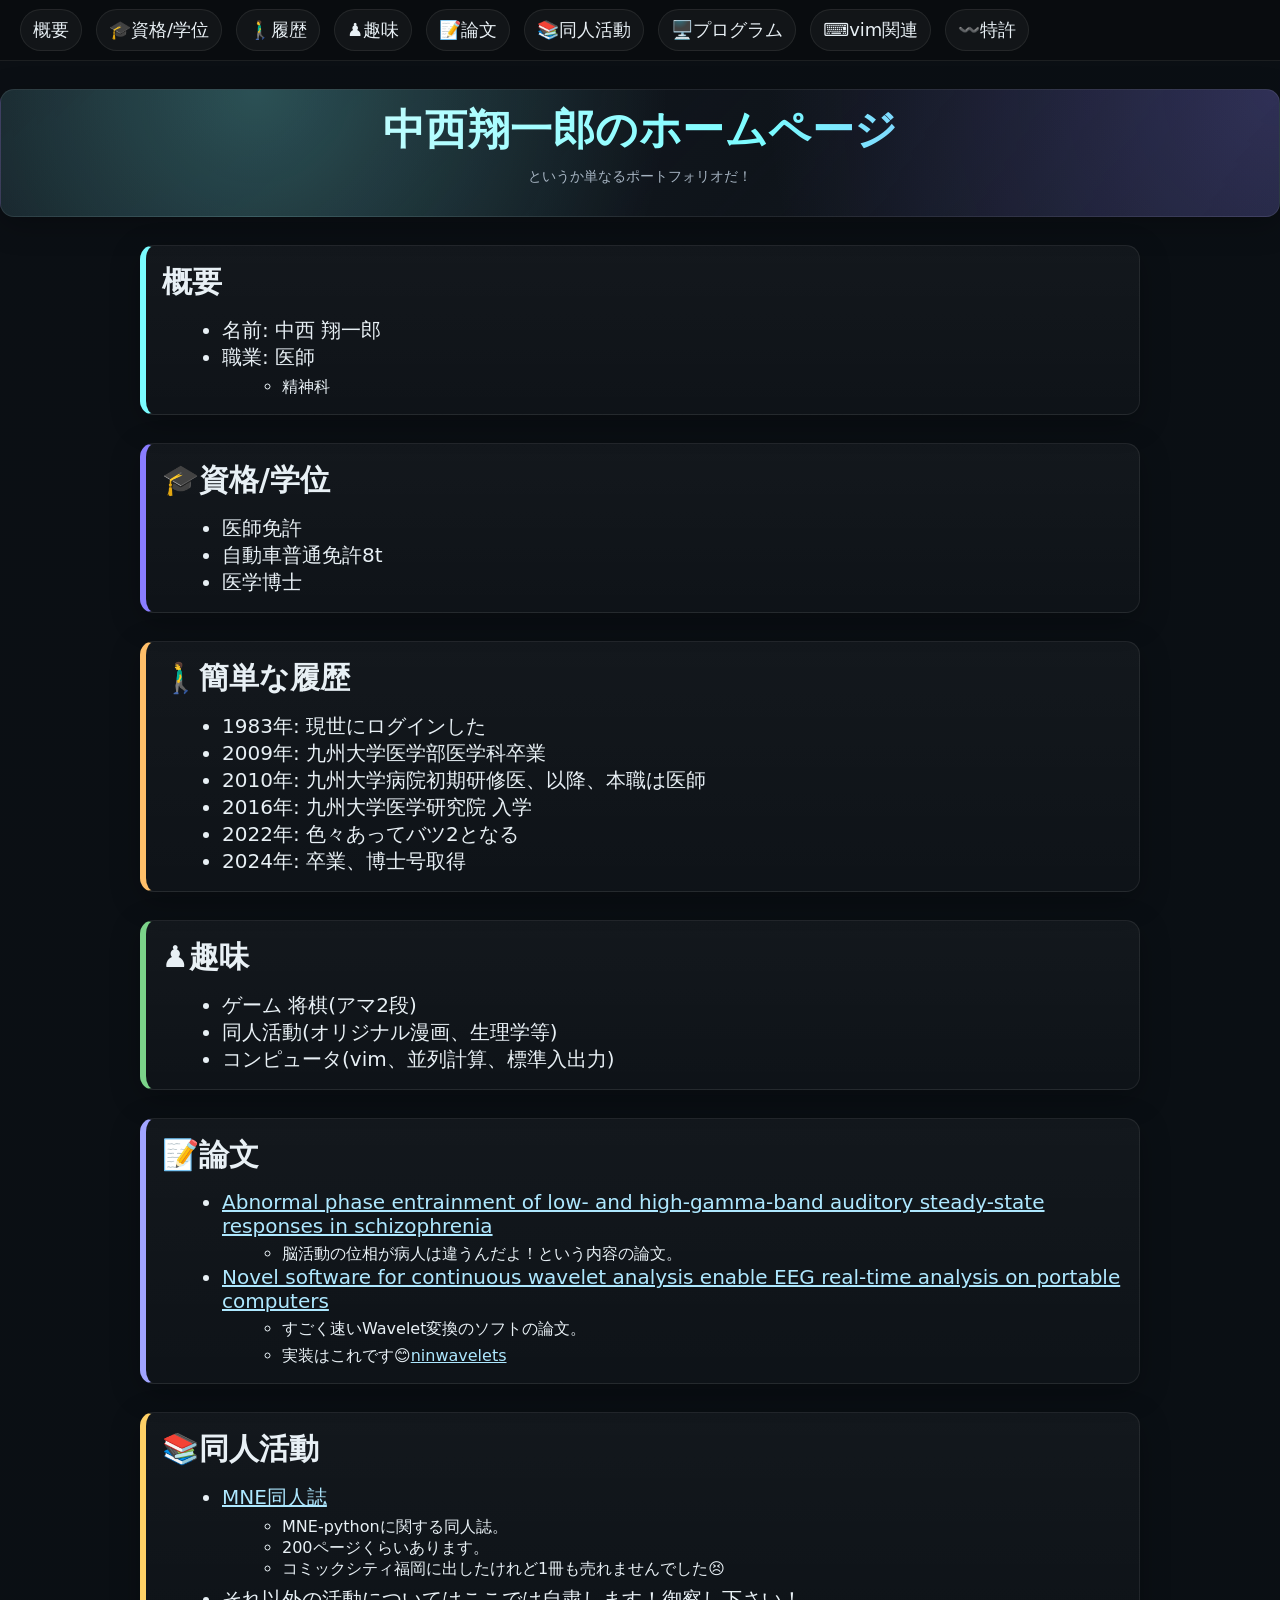
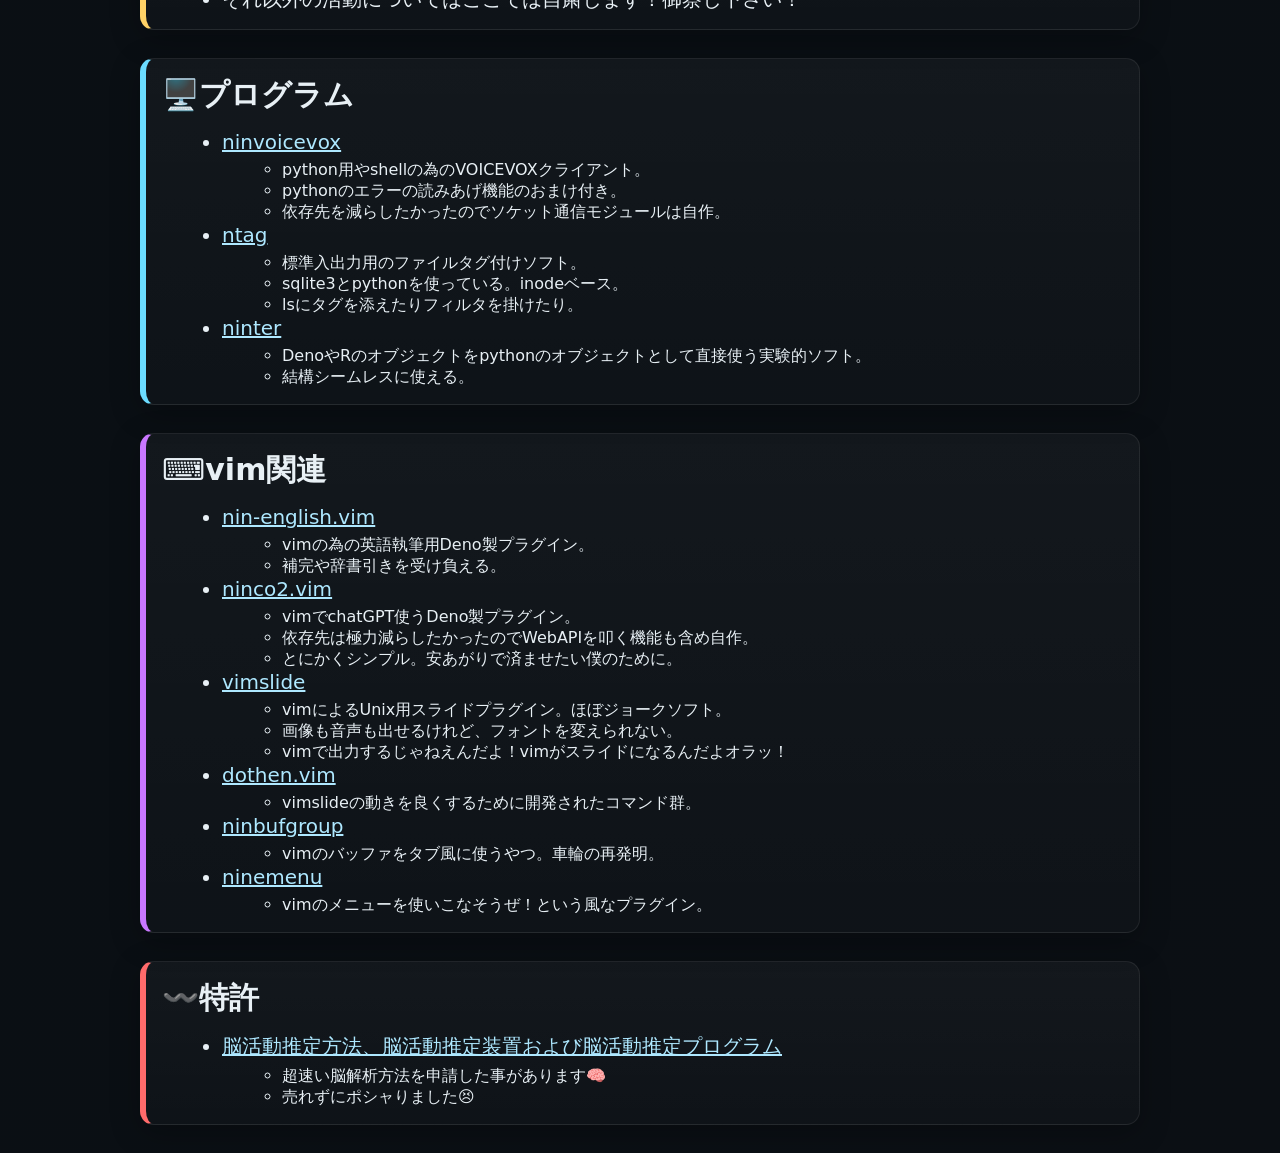
==== index.html @ 5ab827a0 "defer" ====
<!DOCTYPE html>
<html lang="ja">
<head>
  <meta charset="UTF-8" />
  <meta name="viewport" content="width=device-width,initial-scale=1" />
  <title>中西翔一郎のホームページ</title>
  <style>
    :root{
      --bg: #0b0f14;
      --surface: #141b22;
      --surface-2: #1e252c;
      --text: #e8f0f5;
      --muted: #a6b4c2;
      --accent: #7afcff;
      --accent-2:#8a7dff;
      --card: rgba(20,26,34,.9);
      --radius: 14px;
    }

    html, body {
      margin: 0;
      padding: 0;
      scroll-behavior: smooth;
      background: linear-gradient(135deg, #0b0f14 0%, #0a0f14 60%, #0b0f14 100%);
      color: var(--text);
      font-family: ui-sans-serif, system-ui, -apple-system, "Hiragino Kaku Gothic ProN", "Noto Sans JP", "Yu Gothic", sans-serif;
    }

    .site-header {
      top: 0;
      position: sticky;
      z-index: 1000;
      display: flex;
      align-items: center;
      justify-content: space-between;
      height: 40px;
      padding: 10px 20px;
      background: rgba(10,12,15,0.85);
      backdrop-filter: saturate(1.2) blur(6px);
      border-bottom: 1px solid rgba(255,255,255,.08);
    }

    .nav {
      display: flex;
      gap: 14px;
      align-items: right;
    }

    .nav a {
      color: #e8f0f5;
      text-decoration: none;
      padding: 8px 12px;
      border-radius: 999px;
      transition: transform .2s ease, background .3s ease;
      background: rgba(255,255,255,.04);
      border: 1px solid rgba(255,255,255,.08);
      font-size: 18px;
    }

    .nav a:hover { transform: translateY(-1px); background: rgba(255,255,255,.08); }

    /* Hamburger for mobile */
    .hamburger {
      display: none;
      width: 38px;
      height: 38px;
      border-radius: 9px;
      border: 1px solid rgba(255,255,255,.15);
      background: rgba(255,255,255,.04);
      color: #fff;
      align-items: center;
      justify-content: center;
      cursor: pointer;
    }

    .hamburger:hover { background: rgba(255,255,255,.08); }

    /* Hero / Intro */
    .hero {
      text-align: center;
      background: radial-gradient(circle at 20% 0%, rgba(122,255,252,.25), transparent 40%),
                  radial-gradient(circle at 100% 0%, rgba(138,125,255,.25), transparent 40%),
                  linear-gradient(135deg, rgba(20,26,34,.8), rgba(20,26,34,.5) 60%, rgba(20,26,34,.8));
      min-height: 40px;
    }

    .hero h1 {
      font-size: 42px;
      margin: 0 0 8px;
      line-height: 1.15;
      background: linear-gradient(90deg, #fff, #7afcff 60%, #8a7dff);
      -webkit-background-clip: text;
      background-clip: text;
      color: transparent;
      letter-spacing: .5px;
    }

    .hero p {
      color: var(--muted);
      font-size: 14px;
    }

    main {
      width: min(1000px, 92%);
      margin: 0 auto;
    }

    section {
      margin: 28px 0;
      padding: 16px;
      border-radius: var(--radius);
      background: linear-gradient(180deg, rgba(255,255,255,.04), rgba(255,255,255,.02));
      border: 1px solid rgba(255,255,255,.08);
      box-shadow: 0 8px 30px rgba(0,0,0,.25);
    }

    section h2 {
      font-size: 30px;
      margin: 0 0 8px;
      display: flex;
      align-items: center;
      gap: 8px;
    }

    section .anc > h1, section .anc > h2 {
      display: inline-block;
      margin: 0 0 8px;
      font-weight: 700;
    }

    ul { margin: 6px 0 0 20px; list-style: disc; font-size: 20px; }
    ul ul { list-style: circle; font-size: 16px; }
    a { color: #aee8ff; }

    /* Section color accents per block for bold feel */
    section#概要 { border-left: 6px solid #7afcff; }
    section#資格学位 { border-left: 6px solid #8a7dff; }
    section#簡単な履歴 { border-left: 6px solid #ffbf69; }
    section#趣味 { border-left: 6px solid #7bd389; }
    section#論文 { border-left: 6px solid #a1a4ff; }
    section#同人活動 { border-left: 6px solid #ffd166; }
    section#プログラム { border-left: 6px solid #6bdcff; }
    section#vim関連 { border-left: 6px solid #c977ff; }
    section#特許 { border-left: 6px solid #ff6b6b; }

    /* Floating "Back to Top" button */
    #toTop {
      position: fixed;
      right: 20px;
      bottom: 20px;
      width: 52px;
      height: 52px;
      border-radius: 50%;
      border: none;
      background: linear-gradient(135deg, #7afcff, #8a7dff);
      color: #0b0f14;
      font-weight: 700;
      cursor: pointer;
      box-shadow: 0 6px 18px rgba(0,0,0,.4);
      display: none;
      align-items: center;
      justify-content: center;
      transition: transform .2s ease;
    }
    #toTop:hover { transform: translateY(-2px); }

    /* Responsive tweaks: show hamburger on small screens */
    @media (max-width: 900px) {
      .nav { display: none; flex-direction: column; position: absolute; top: 60px; left: 20px;  background: rgba(10,12,15,.95);
        padding: 12px; border-radius: 12px; border:1px solid rgba(255,255,255,.08); width: max(220px, 40vw);
        box-shadow: 0 8px 20px rgba(0,0,0,.4);
      }
      .nav a { display: block; padding: 8px 12px; border-radius: 8px; margin: 4px 0; }
      .hamburger { display: inline-flex; }
    }

    /* Subtle focus ring for accessibility on focus navigation */
    a:focus, button:focus { outline: 2px solid #fff; outline-offset: 2px; }
  </style>
</head>
<body id="bg">
  <!-- Header with navigation -->
  <header class="site-header" aria-label="サイトナビゲーション">

    <nav class="nav" id="nav" aria-label="メインメニュー">
      <a href="#概要">概要</a>
      <a href="#資格学位">🎓資格/学位</a>
      <a href="#簡単な履歴">🚶‍♂️履歴</a>
      <a href="#趣味">♟️趣味</a>
      <a href="#論文">📝論文</a>
      <a href="#同人活動">📚同人活動</a>
      <a href="#プログラム">🖥️プログラム</a>
      <a href="#vim関連">⌨️vim関連</a>
      <a href="#特許">〰️特許</a>
    </nav>

    <button class="hamburger" id="hamburger" aria-label="メニューを開く">
      &#9776;
    </button>
  </header>

  <!-- Floating top button -->
  <button id="toTop" aria-label="トップへ戻る">↑</button>

  <!-- Hero / Intro -->
  <section class="hero" aria-label="イントロダクション">
    <h1>中西翔一郎のホームページ</h1>
    <p>というか単なるポートフォリオだ！</p>
  </section>

  <main>
    <!-- 概要 -->
    <section id="概要" class="card" aria-labelledby="概要-title">
      <div class="anc">
        <h2 id="概要-title" style="margin:0 0 8px;">概要</h2>
      </div>
      <ul>
        <li>名前: 中西 翔一郎</li>
        <li>職業: 医師
          <ul>
            <li>精神科</li>
          </ul>
        </li>
      </ul>
    </section>

    <!-- 資格学位 -->
    <section id="資格学位" class="card" aria-labelledby="資格学位-title">
      <div class="anc">
        <h2 id="資格学位-title" style="margin:0 0 8px;">🎓資格/学位</h2>
      </div>
      <ul>
        <li>医師免許</li>
        <li>自動車普通免許8t</li>
        <li>医学博士</li>
      </ul>
    </section>

    <!-- 簡単な履歴 -->
    <section id="簡単な履歴" class="card" aria-labelledby="簡単な履歴-title">
      <div class="anc">
        <h2 id="簡単な履歴-title" style="margin:0 0 8px;">🚶‍♂️簡単な履歴</h2>
      </div>
      <ul>
        <li>1983年: 現世にログインした</li>
        <li>2009年: 九州大学医学部医学科卒業</li>
        <li>2010年: 九州大学病院初期研修医、以降、本職は医師</li>
        <li>2016年: 九州大学医学研究院 入学</li>
        <li>2022年: 色々あってバツ2となる</li>
        <li>2024年: 卒業、博士号取得</li>
      </ul>
    </section>

    <!-- 趣味 -->
    <section id="趣味" class="card" aria-labelledby="趣味-title">
      <div class="anc">
        <h2 id="趣味-title" style="margin:0 0 8px;">♟️趣味</h2>
      </div>
      <ul>
        <li>ゲーム 将棋(アマ2段)</li>
        <li>同人活動(オリジナル漫画、生理学等)</li>
        <li>コンピュータ(vim、並列計算、標準入出力)</li>
      </ul>
    </section>

    <!-- 論文 -->
    <section id="論文" class="card" aria-labelledby="論文-title">
      <div class="anc">
        <h2 id="論文-title" style="margin:0 0 8px;">📝論文</h2>
      </div>
      <ul>
        <li>
          <a href="https://www.frontiersin.org/journals/neuroscience/articles/10.3389/fnins.2023.1277733/full" target="_blank" rel="noopener">Abnormal phase entrainment of low- and high-gamma-band auditory steady-state responses in schizophrenia</a>
          <ul><li>脳活動の位相が病人は違うんだよ！という内容の論文。</li></ul>
        </li>
        <li>
          <a href="https://arxiv.org/abs/2506.07793" target="_blank" rel="noopener">Novel software for continuous wavelet analysis enable EEG real-time analysis on portable computers</a>
          <ul><li>すごく速いWavelet変換のソフトの論文。</li></ul>
          <ul><li>実装はこれです😊<a href="https://github.com/uesseu/ninwavelets" target="_blank" rel="noopener">ninwavelets</a></li></ul>


        </li>
      </ul>
    </section>

    <!-- 同人活動 -->
    <section id="同人活動" class="card" aria-labelledby="同人活動-title">
      <div class="anc">
        <h2 id="同人活動-title" style="margin:0 0 8px;">📚同人活動</h2>
      </div>
      <ul>
        <li>
          <a href="https://github.com/uesseu/MNE-Doujinshi" target="_blank" rel="noopener">MNE同人誌</a>
          <ul>
            <li>MNE-pythonに関する同人誌。</li>
            <li>200ページくらいあります。</li>
            <li>コミックシティ福岡に出したけれど1冊も売れませんでした😣</li>
          </ul>
        </li>
      </ul>
      <ul><li>それ以外の活動についてはここでは自粛します！御察し下さい！</li></ul>
    </section>

    <!-- 標準入出力関連 -->
    <section id="プログラム" class="card" aria-labelledby="プログラム-title">
      <div class="anc">
        <h2 id="プログラム-title" style="margin:0 0 8px;">🖥️プログラム</h2>
      </div>
      <ul>
        <li>
          <a href="https://github.com/uesseu/ninvoicevox" target="_blank" rel="noopener">ninvoicevox</a>
          <ul>
            <li>python用やshellの為のVOICEVOXクライアント。</li>
            <li>pythonのエラーの読みあげ機能のおまけ付き。</li>
            <li>依存先を減らしたかったのでソケット通信モジュールは自作。</li>
          </ul>
        </li>
        <li>
          <a href="https://github.com/uesseu/ntag" target="_blank" rel="noopener">ntag</a>
          <ul>
            <li>標準入出力用のファイルタグ付けソフト。</li>
            <li>sqlite3とpythonを使っている。inodeベース。</li>
            <li>lsにタグを添えたりフィルタを掛けたり。</li>
          </ul>
        </li>
        <li>
          <a href="https://github.com/uesseu/ninter" target="_blank" rel="noopener">ninter</a>
          <ul>
            <li>DenoやRのオブジェクトをpythonのオブジェクトとして直接使う実験的ソフト。</li>
            <li>結構シームレスに使える。</li>
          </ul>
        </li>
      </ul>
    </section>

    <!-- vim関連 -->
    <section id="vim関連" class="card" aria-labelledby="vim関連-title">
      <div class="anc">
        <h2 id="vim関連-title" style="margin:0 0 8px;">⌨️vim関連</h2>
      </div>
      <ul>
        <li>
          <a href="https://github.com/uesseu/nin-english.vim" target="_blank" rel="noopener">nin-english.vim</a>
          <ul>
            <li>vimの為の英語執筆用Deno製プラグイン。</li>
            <li>補完や辞書引きを受け負える。</li>
          </ul>
        </li>
        <li>
          <a href="https://github.com/uesseu/ninco2.vim" target="_blank" rel="noopener">ninco2.vim</a>
          <ul>
            <li>vimでchatGPT使うDeno製プラグイン。</li>
            <li>依存先は極力減らしたかったのでWebAPIを叩く機能も含め自作。</li>
            <li>とにかくシンプル。安あがりで済ませたい僕のために。</li>
          </ul>
        </li>
        <li>
          <a href="https://github.com/uesseu/vimslide" target="_blank" rel="noopener">vimslide</a>
          <ul>
            <li>vimによるUnix用スライドプラグイン。ほぼジョークソフト。</li>
            <li>画像も音声も出せるけれど、フォントを変えられない。</li>
            <li>vimで出力するじゃねえんだよ！vimがスライドになるんだよオラッ！</li>
          </ul>
        </li>
        <li>
          <a href="https://github.com/uesseu/dothen.vim" target="_blank" rel="noopener">dothen.vim</a>
          <ul>
            <li>vimslideの動きを良くするために開発されたコマンド群。</li>
          </ul>
        </li>
        <li>
          <a href="https://github.com/uesseu/ninbufgroup.vim" target="_blank" rel="noopener">ninbufgroup</a>
          <ul>
            <li>vimのバッファをタブ風に使うやつ。車輪の再発明。</li>
          </ul>
        </li>
        <li>
          <a href="https://github.com/uesseu/ninemenu.vim" target="_blank" rel="noopener">ninemenu</a>
          <ul>
            <li>vimのメニューを使いこなそうぜ！という風なプラグイン。</li>
          </ul>
        </li>
      </ul>
    </section>

    <!-- 特許 -->
    <section id="特許" class="card" aria-labelledby="特許-title">
      <div class="anc">
        <h2 id="特許-title" style="margin:0 0 8px;">〰️特許</h2>
      </div>
      <ul>
        <li><a href="https://patents.google.com/patent/WO2023002914A1/ja">脳活動推定方法、脳活動推定装置および脳活動推定プログラム</a></li>
        <ul>
          <li>超速い脳解析方法を申請した事があります🧠</li>
          <li>売れずにポシャりました😣</li>
        </ul>
      </ul>
    </section>
  </main>

  <script defer>
let loaded = false
document.getElementById('hamburger').addEventListener('mouseover', ()=>{
  if (loaded) {return 0}
  else {loaded = true}
  const nav = document.getElementById('nav');
  nav.style.display = 'flex';
  nav.style.flexDirection = 'column';
  const closeNav = ()=>{ nav.style.display= window.innerWidth <= 900 ? 'none' : 'block' }
  document.getElementById('hamburger').addEventListener('mouseover', ()=>{
    if(nav.style.display==='none') nav.style.display = 'flex';
    else closeNav();
  });
  window.addEventListener('resize', closeNav);
  window.addEventListener('click', closeNav);
});

// Back to top button behavior
const links = document.querySelectorAll('a[href^="#"]');
for(const a of links){
  a.addEventListener('click', (e)=>{
    const target = document.querySelector(a.getAttribute('href'));
    if(target){
      e.preventDefault();
      window.scrollTo({ top: target.getBoundingClientRect().top + window.pageYOffset - 60, behavior: 'smooth' });
    }
  });
}
const toTop = document.getElementById('toTop');
window.addEventListener('scroll', ()=>{
  if(window.scrollY > 260) toTop.style.display = 'flex';
  else toTop.style.display = 'none';
});
toTop.addEventListener('click', ()=>{ window.scrollTo({ top: 0, behavior: 'smooth' }) });
  </script>
</body>
</html>
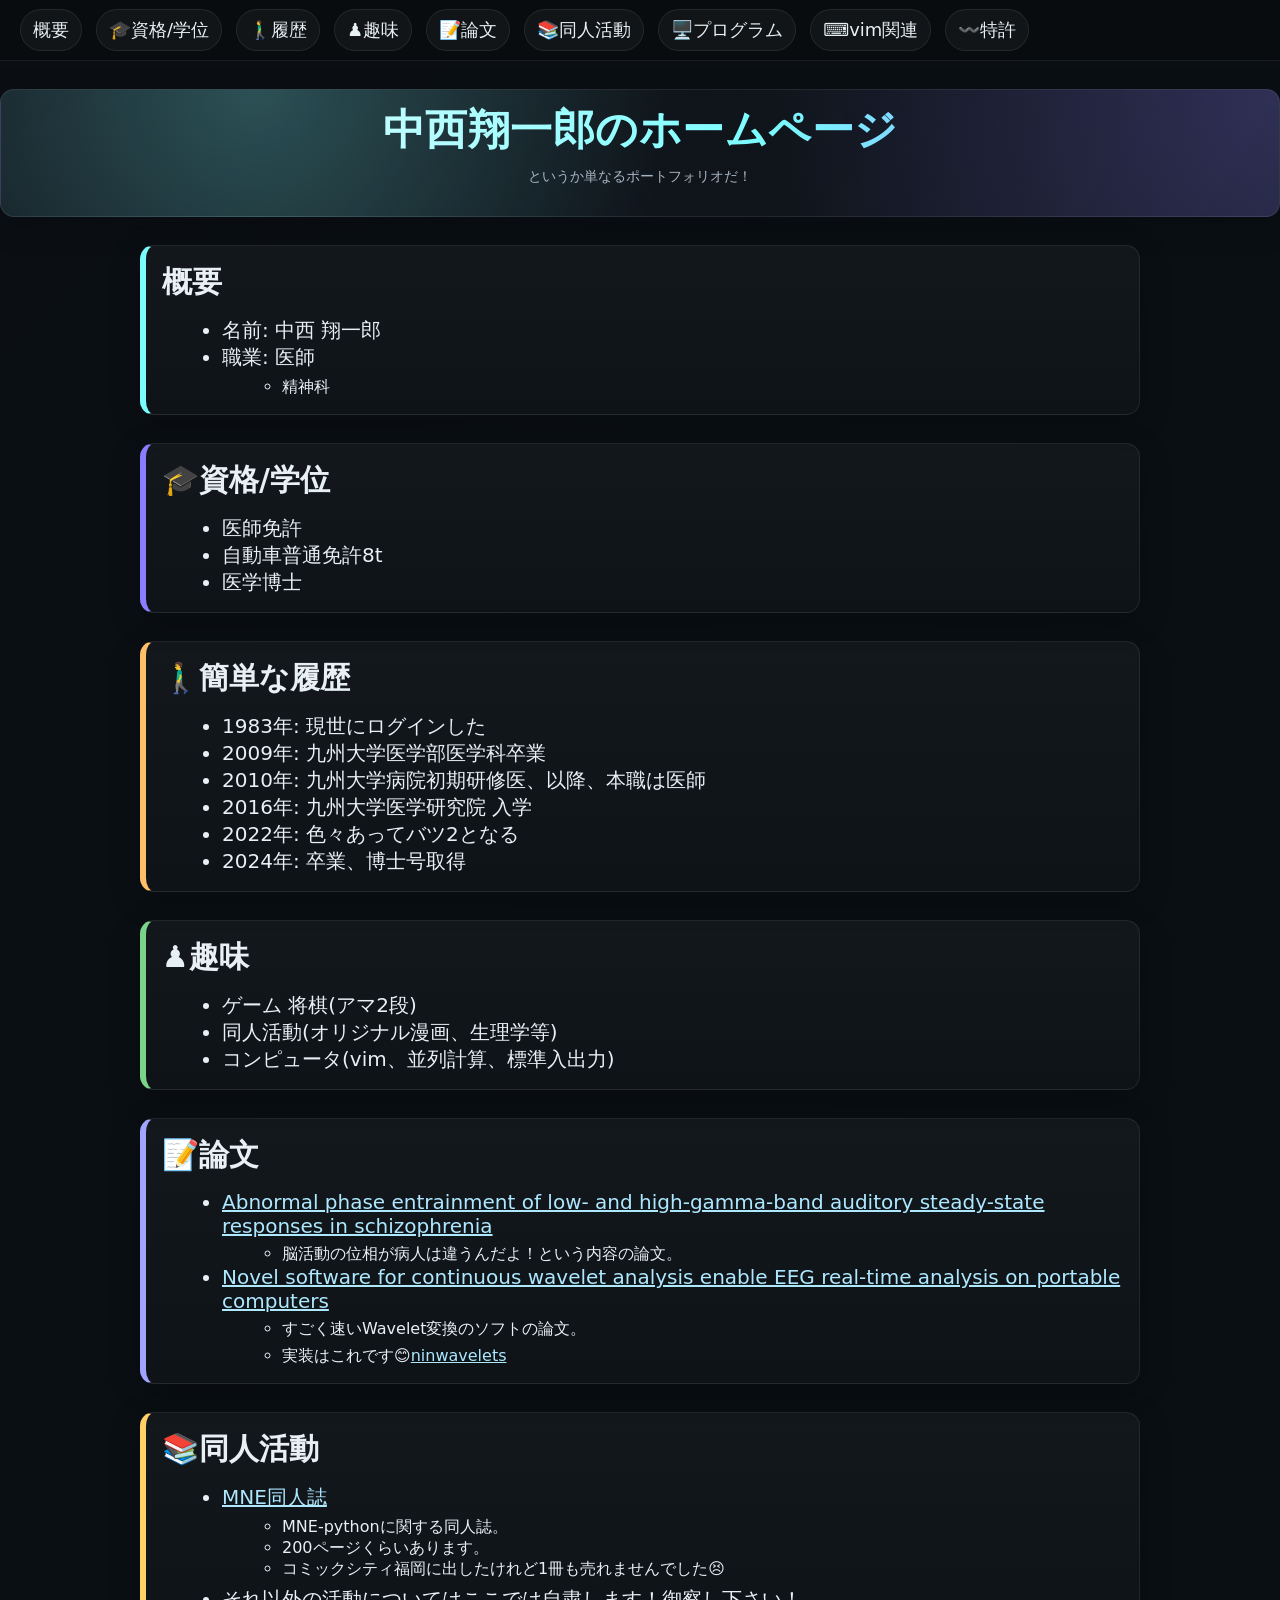
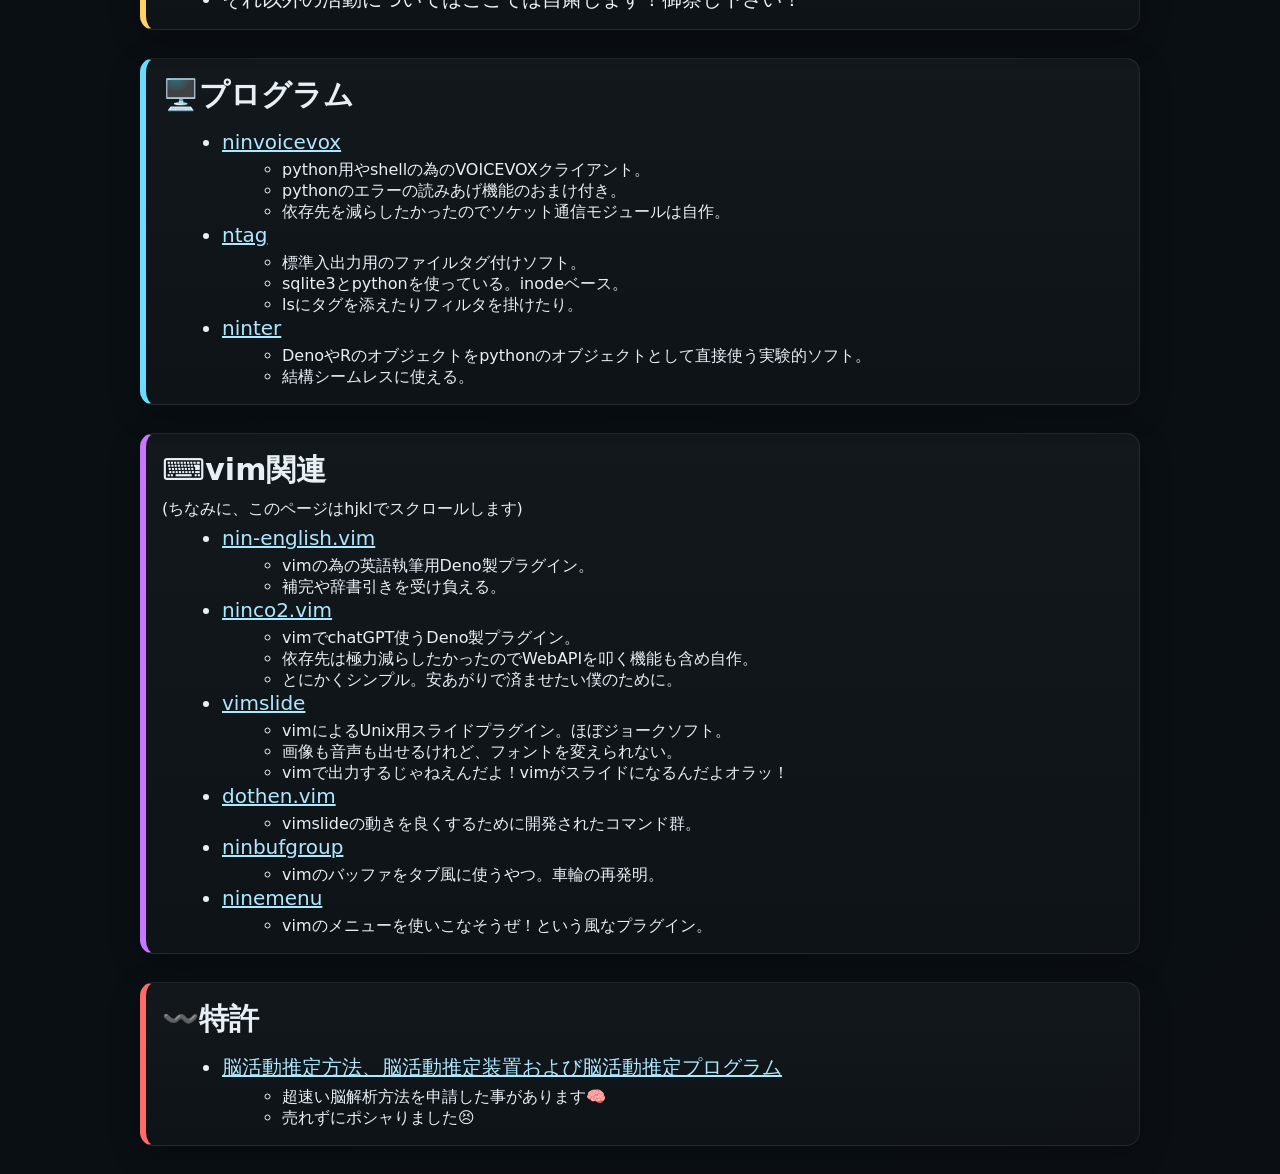
==== commit 3a867256: "Writed about vim keybind" ====
--- a/index.html
+++ b/index.html
@@ -5,181 +5,181 @@
   <meta name="viewport" content="width=device-width,initial-scale=1" />
   <title>中西翔一郎のホームページ</title>
   <style>
-    :root{
-      --bg: #0b0f14;
-      --surface: #141b22;
-      --surface-2: #1e252c;
-      --text: #e8f0f5;
-      --muted: #a6b4c2;
-      --accent: #7afcff;
-      --accent-2:#8a7dff;
-      --card: rgba(20,26,34,.9);
-      --radius: 14px;
-    }
-
-    html, body {
-      margin: 0;
-      padding: 0;
-      scroll-behavior: smooth;
-      background: linear-gradient(135deg, #0b0f14 0%, #0a0f14 60%, #0b0f14 100%);
-      color: var(--text);
-      font-family: ui-sans-serif, system-ui, -apple-system, "Hiragino Kaku Gothic ProN", "Noto Sans JP", "Yu Gothic", sans-serif;
-    }
-
-    .site-header {
-      top: 0;
-      position: sticky;
-      z-index: 1000;
-      display: flex;
-      align-items: center;
-      justify-content: space-between;
-      height: 40px;
-      padding: 10px 20px;
-      background: rgba(10,12,15,0.85);
-      backdrop-filter: saturate(1.2) blur(6px);
-      border-bottom: 1px solid rgba(255,255,255,.08);
-    }
-
-    .nav {
-      display: flex;
-      gap: 14px;
-      align-items: right;
-    }
-
-    .nav a {
-      color: #e8f0f5;
-      text-decoration: none;
-      padding: 8px 12px;
-      border-radius: 999px;
-      transition: transform .2s ease, background .3s ease;
-      background: rgba(255,255,255,.04);
-      border: 1px solid rgba(255,255,255,.08);
-      font-size: 18px;
-    }
-
-    .nav a:hover { transform: translateY(-1px); background: rgba(255,255,255,.08); }
-
-    /* Hamburger for mobile */
-    .hamburger {
-      display: none;
-      width: 38px;
-      height: 38px;
-      border-radius: 9px;
-      border: 1px solid rgba(255,255,255,.15);
-      background: rgba(255,255,255,.04);
-      color: #fff;
-      align-items: center;
-      justify-content: center;
-      cursor: pointer;
-    }
-
-    .hamburger:hover { background: rgba(255,255,255,.08); }
-
-    /* Hero / Intro */
-    .hero {
-      text-align: center;
-      background: radial-gradient(circle at 20% 0%, rgba(122,255,252,.25), transparent 40%),
-                  radial-gradient(circle at 100% 0%, rgba(138,125,255,.25), transparent 40%),
-                  linear-gradient(135deg, rgba(20,26,34,.8), rgba(20,26,34,.5) 60%, rgba(20,26,34,.8));
-      min-height: 40px;
-    }
-
-    .hero h1 {
-      font-size: 42px;
-      margin: 0 0 8px;
-      line-height: 1.15;
-      background: linear-gradient(90deg, #fff, #7afcff 60%, #8a7dff);
-      -webkit-background-clip: text;
-      background-clip: text;
-      color: transparent;
-      letter-spacing: .5px;
-    }
-
-    .hero p {
-      color: var(--muted);
-      font-size: 14px;
-    }
-
-    main {
-      width: min(1000px, 92%);
-      margin: 0 auto;
-    }
-
-    section {
-      margin: 28px 0;
-      padding: 16px;
-      border-radius: var(--radius);
-      background: linear-gradient(180deg, rgba(255,255,255,.04), rgba(255,255,255,.02));
-      border: 1px solid rgba(255,255,255,.08);
-      box-shadow: 0 8px 30px rgba(0,0,0,.25);
-    }
-
-    section h2 {
-      font-size: 30px;
-      margin: 0 0 8px;
-      display: flex;
-      align-items: center;
-      gap: 8px;
-    }
-
-    section .anc > h1, section .anc > h2 {
-      display: inline-block;
-      margin: 0 0 8px;
-      font-weight: 700;
-    }
-
-    ul { margin: 6px 0 0 20px; list-style: disc; font-size: 20px; }
-    ul ul { list-style: circle; font-size: 16px; }
-    a { color: #aee8ff; }
-
-    /* Section color accents per block for bold feel */
-    section#概要 { border-left: 6px solid #7afcff; }
-    section#資格学位 { border-left: 6px solid #8a7dff; }
-    section#簡単な履歴 { border-left: 6px solid #ffbf69; }
-    section#趣味 { border-left: 6px solid #7bd389; }
-    section#論文 { border-left: 6px solid #a1a4ff; }
-    section#同人活動 { border-left: 6px solid #ffd166; }
-    section#プログラム { border-left: 6px solid #6bdcff; }
-    section#vim関連 { border-left: 6px solid #c977ff; }
-    section#特許 { border-left: 6px solid #ff6b6b; }
-
-    /* Floating "Back to Top" button */
-    #toTop {
-      position: fixed;
-      right: 20px;
-      bottom: 20px;
-      width: 52px;
-      height: 52px;
-      border-radius: 50%;
-      border: none;
-      background: linear-gradient(135deg, #7afcff, #8a7dff);
-      color: #0b0f14;
-      font-weight: 700;
-      cursor: pointer;
-      box-shadow: 0 6px 18px rgba(0,0,0,.4);
-      display: none;
-      align-items: center;
-      justify-content: center;
-      transition: transform .2s ease;
-    }
-    #toTop:hover { transform: translateY(-2px); }
-
-    /* Responsive tweaks: show hamburger on small screens */
-    @media (max-width: 900px) {
-      .nav { display: none; flex-direction: column; position: absolute; top: 60px; left: 20px;  background: rgba(10,12,15,.95);
-        padding: 12px; border-radius: 12px; border:1px solid rgba(255,255,255,.08); width: max(220px, 40vw);
-        box-shadow: 0 8px 20px rgba(0,0,0,.4);
-      }
-      .nav a { display: block; padding: 8px 12px; border-radius: 8px; margin: 4px 0; }
-      .hamburger { display: inline-flex; }
-    }
-
-    /* Subtle focus ring for accessibility on focus navigation */
-    a:focus, button:focus { outline: 2px solid #fff; outline-offset: 2px; }
+:root{
+  --bg: #0b0f14;
+  --surface: #141b22;
+  --surface-2: #1e252c;
+  --text: #e8f0f5;
+  --muted: #a6b4c2;
+  --accent: #7afcff;
+  --accent-2:#8a7dff;
+  --card: rgba(20,26,34,.9);
+  --radius: 14px;
+}
+
+html, body {
+  margin: 0;
+  padding: 0;
+  scroll-behavior: smooth;
+  background: linear-gradient(135deg, #0b0f14 0%, #0a0f14 60%, #0b0f14 100%);
+  color: var(--text);
+  font-family: ui-sans-serif, system-ui, -apple-system, "Hiragino Kaku Gothic ProN", "Noto Sans JP", "Yu Gothic", sans-serif;
+}
+
+.site-header {
+  top: 0;
+  position: sticky;
+  z-index: 1000;
+  display: flex;
+  align-items: center;
+  justify-content: space-between;
+  height: 40px;
+  padding: 10px 20px;
+  background: rgba(10,12,15,0.85);
+  backdrop-filter: saturate(1.2) blur(6px);
+  border-bottom: 1px solid rgba(255,255,255,.08);
+}
+
+.nav {
+  display: flex;
+  gap: 14px;
+  align-items: right;
+}
+
+.nav a {
+  color: #e8f0f5;
+  text-decoration: none;
+  padding: 8px 12px;
+  border-radius: 999px;
+  transition: transform .2s ease, background .3s ease;
+  background: rgba(255,255,255,.04);
+  border: 1px solid rgba(255,255,255,.08);
+  font-size: 18px;
+}
+
+.nav a:hover { transform: translateY(-1px); background: rgba(255,255,255,.08); }
+
+/* Hamburger for mobile */
+.hamburger {
+  display: none;
+  width: 38px;
+  height: 38px;
+  border-radius: 9px;
+  border: 1px solid rgba(255,255,255,.15);
+  background: rgba(255,255,255,.04);
+  color: #fff;
+  align-items: center;
+  justify-content: center;
+  cursor: pointer;
+  font-size: 32px;
+}
+
+.hamburger:hover { background: rgba(255,255,255,.08); }
+
+/* Hero / Intro */
+.hero {
+  text-align: center;
+  background: radial-gradient(circle at 20% 0%, rgba(122,255,252,.25), transparent 40%),
+              radial-gradient(circle at 100% 0%, rgba(138,125,255,.25), transparent 40%),
+              linear-gradient(135deg, rgba(20,26,34,.8), rgba(20,26,34,.5) 60%, rgba(20,26,34,.8));
+  min-height: 40px;
+}
+
+.hero h1 {
+  font-size: 42px;
+  margin: 0 0 8px;
+  line-height: 1.15;
+  background: linear-gradient(90deg, #fff, #7afcff 60%, #8a7dff);
+  -webkit-background-clip: text;
+  background-clip: text;
+  color: transparent;
+  letter-spacing: .5px;
+}
+
+.hero p {
+  color: var(--muted);
+  font-size: 14px;
+}
+
+main {
+  width: min(1000px, 92%);
+  margin: 0 auto;
+}
+
+section {
+  margin: 28px 0;
+  padding: 16px;
+  border-radius: var(--radius);
+  background: linear-gradient(180deg, rgba(255,255,255,.04), rgba(255,255,255,.02));
+  border: 1px solid rgba(255,255,255,.08);
+  box-shadow: 0 8px 30px rgba(0,0,0,.25);
+}
+
+section h2 {
+  font-size: 30px;
+  margin: 0 0 8px;
+  display: flex;
+  align-items: center;
+  gap: 8px;
+}
+
+section .anc > h1, section .anc > h2 {
+  display: inline-block;
+  margin: 0 0 8px;
+  font-weight: 700;
+}
+
+ul { margin: 6px 0 0 20px; list-style: disc; font-size: 20px; }
+ul ul { list-style: circle; font-size: 16px; }
+a { color: #aee8ff; }
+
+/* Section color accents per block for bold feel */
+section#概要 { border-left: 6px solid #7afcff; }
+section#資格学位 { border-left: 6px solid #8a7dff; }
+section#簡単な履歴 { border-left: 6px solid #ffbf69; }
+section#趣味 { border-left: 6px solid #7bd389; }
+section#論文 { border-left: 6px solid #a1a4ff; }
+section#同人活動 { border-left: 6px solid #ffd166; }
+section#プログラム { border-left: 6px solid #6bdcff; }
+section#vim関連 { border-left: 6px solid #c977ff; }
+section#特許 { border-left: 6px solid #ff6b6b; }
+
+/* Floating "Back to Top" button */
+#toTop {
+  position: fixed;
+  right: 20px;
+  bottom: 20px;
+  width: 52px;
+  height: 52px;
+  border-radius: 50%;
+  border: none;
+  background: linear-gradient(135deg, #7afcff, #8a7dff);
+  color: #0b0f14;
+  font-size: 42px;
+  cursor: pointer;
+  box-shadow: 0 6px 18px rgba(0,0,0,.4);
+  visibility: hidden;
+  align-items: center;
+  justify-content: center;
+  transition: transform .2s ease;
+}
+#toTop:hover { transform: translateY(-2px); }
+
+/* Responsive tweaks: show hamburger on small screens */
+@media (max-width: 900px) {
+  .nav { visibility: hidden; flex-direction: column; position: absolute; top: 60px; left: 20px;  background: rgba(10,12,15,.95);
+    padding: 12px; border-radius: 12px; border:1px solid rgba(255,255,255,.08); width: max(220px, 40vw);
+    box-shadow: 0 8px 20px rgba(0,0,0,.4);
+  }
+  .nav a { display: block; padding: 8px 12px; border-radius: 8px; margin: 4px 0; }
+  .hamburger { display: inline-flex; }
+}
+
+/* Subtle focus ring for accessibility on focus navigation */
+a:focus, button:focus { outline: 2px solid #fff; outline-offset: 2px; }
   </style>
 </head>
 <body id="bg">
-  <!-- Header with navigation -->
   <header class="site-header" aria-label="サイトナビゲーション">
 
     <nav class="nav" id="nav" aria-label="メインメニュー">
@@ -199,17 +199,14 @@
     </button>
   </header>
 
-  <!-- Floating top button -->
   <button id="toTop" aria-label="トップへ戻る">↑</button>
 
-  <!-- Hero / Intro -->
   <section class="hero" aria-label="イントロダクション">
     <h1>中西翔一郎のホームページ</h1>
     <p>というか単なるポートフォリオだ！</p>
   </section>
 
-  <main>
-    <!-- 概要 -->
+  <main id='main'>
     <section id="概要" class="card" aria-labelledby="概要-title">
       <div class="anc">
         <h2 id="概要-title" style="margin:0 0 8px;">概要</h2>
@@ -224,7 +221,6 @@
       </ul>
     </section>
 
-    <!-- 資格学位 -->
     <section id="資格学位" class="card" aria-labelledby="資格学位-title">
       <div class="anc">
         <h2 id="資格学位-title" style="margin:0 0 8px;">🎓資格/学位</h2>
@@ -236,7 +232,6 @@
       </ul>
     </section>
 
-    <!-- 簡単な履歴 -->
     <section id="簡単な履歴" class="card" aria-labelledby="簡単な履歴-title">
       <div class="anc">
         <h2 id="簡単な履歴-title" style="margin:0 0 8px;">🚶‍♂️簡単な履歴</h2>
@@ -251,7 +246,6 @@
       </ul>
     </section>
 
-    <!-- 趣味 -->
     <section id="趣味" class="card" aria-labelledby="趣味-title">
       <div class="anc">
         <h2 id="趣味-title" style="margin:0 0 8px;">♟️趣味</h2>
@@ -263,7 +257,6 @@
       </ul>
     </section>
 
-    <!-- 論文 -->
     <section id="論文" class="card" aria-labelledby="論文-title">
       <div class="anc">
         <h2 id="論文-title" style="margin:0 0 8px;">📝論文</h2>
@@ -283,7 +276,6 @@
       </ul>
     </section>
 
-    <!-- 同人活動 -->
     <section id="同人活動" class="card" aria-labelledby="同人活動-title">
       <div class="anc">
         <h2 id="同人活動-title" style="margin:0 0 8px;">📚同人活動</h2>
@@ -301,7 +293,6 @@
       <ul><li>それ以外の活動についてはここでは自粛します！御察し下さい！</li></ul>
     </section>
 
-    <!-- 標準入出力関連 -->
     <section id="プログラム" class="card" aria-labelledby="プログラム-title">
       <div class="anc">
         <h2 id="プログラム-title" style="margin:0 0 8px;">🖥️プログラム</h2>
@@ -333,10 +324,9 @@
       </ul>
     </section>
 
-    <!-- vim関連 -->
     <section id="vim関連" class="card" aria-labelledby="vim関連-title">
       <div class="anc">
-        <h2 id="vim関連-title" style="margin:0 0 8px;">⌨️vim関連</h2>
+        <h2 id="vim関連-title" style="margin:0 0 8px;">⌨️vim関連</h2><div>(ちなみに、このページはhjklでスクロールします)</div>
       </div>
       <ul>
         <li>
@@ -383,7 +373,6 @@
       </ul>
     </section>
 
-    <!-- 特許 -->
     <section id="特許" class="card" aria-labelledby="特許-title">
       <div class="anc">
         <h2 id="特許-title" style="margin:0 0 8px;">〰️特許</h2>
@@ -399,39 +388,44 @@
   </main>
 
   <script defer>
-let loaded = false
-document.getElementById('hamburger').addEventListener('mouseover', ()=>{
-  if (loaded) {return 0}
-  else {loaded = true}
-  const nav = document.getElementById('nav');
-  nav.style.display = 'flex';
-  nav.style.flexDirection = 'column';
-  const closeNav = ()=>{ nav.style.display= window.innerWidth <= 900 ? 'none' : 'block' }
-  document.getElementById('hamburger').addEventListener('mouseover', ()=>{
-    if(nav.style.display==='none') nav.style.display = 'flex';
-    else closeNav();
-  });
-  window.addEventListener('resize', closeNav);
-  window.addEventListener('click', closeNav);
-});
-
-// Back to top button behavior
-const links = document.querySelectorAll('a[href^="#"]');
+const toggle = () => {
+  if (window.innerWidth <= 900){
+    nav.style.visibility = nav.style.visibility === 'hidden' ? 'visible' : 'hidden'
+  } else {
+    nav.style.visibility = 'visible'
+  }
+}
+const nav = document.getElementById('nav')
+nav.style.visibility = window.innerWidth >= 900 ? 'visible' : 'hidden'
+window.addEventListener('resize', toggle)
+document.getElementById('hamburger').addEventListener('click', toggle)
+nav.addEventListener('click', toggle)
+document.getElementById('main').addEventListener('click', ()=>{nav.style.visibility='hidden'})
+
+document.addEventListener('keydown', e=>{
+  if (e.key === 'j') scrollBy(0, 30)
+  if (e.key === 'k') scrollBy(0, -30) 
+  if (e.key === 'g') scrollTo(0, 0)
+  if (e.key === 'G') scrollTo(0, 10000)
+})
+
+const links = document.querySelectorAll('a[href^="#"]')
 for(const a of links){
   a.addEventListener('click', (e)=>{
-    const target = document.querySelector(a.getAttribute('href'));
+    const target = document.querySelector(a.getAttribute('href'))
     if(target){
-      e.preventDefault();
-      window.scrollTo({ top: target.getBoundingClientRect().top + window.pageYOffset - 60, behavior: 'smooth' });
+      e.preventDefault()
+      window.scrollTo({ top: target.getBoundingClientRect().top + window.pageYOffset - 60, behavior: 'smooth' })
     }
-  });
-}
-const toTop = document.getElementById('toTop');
+  })
+}
+
+const toTop = document.getElementById('toTop')
 window.addEventListener('scroll', ()=>{
-  if(window.scrollY > 260) toTop.style.display = 'flex';
-  else toTop.style.display = 'none';
-});
-toTop.addEventListener('click', ()=>{ window.scrollTo({ top: 0, behavior: 'smooth' }) });
+  if(window.scrollY > 260) toTop.style.visibility = 'visible'
+  else toTop.style.visibility = 'hidden'
+})
+toTop.addEventListener('click', ()=>{ window.scrollTo({ top: 0, behavior: 'smooth' }) })
   </script>
 </body>
 </html>
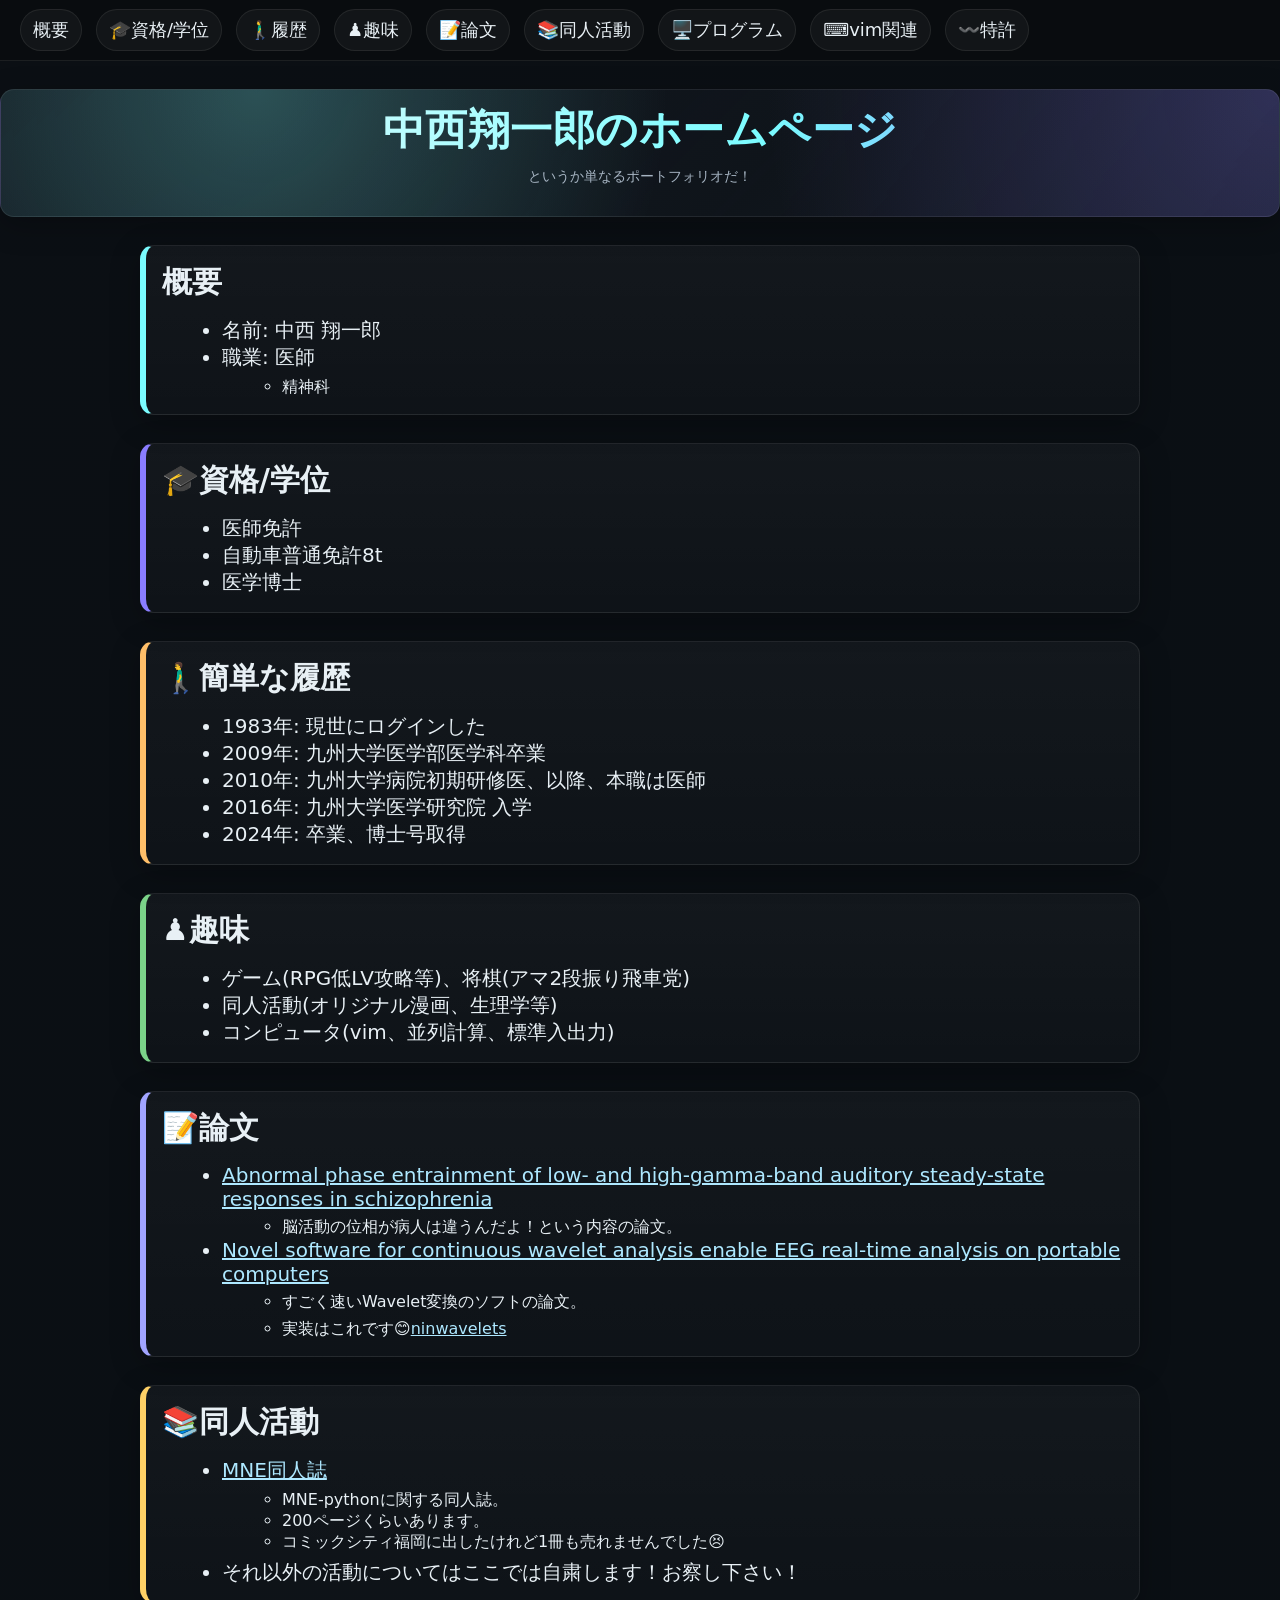
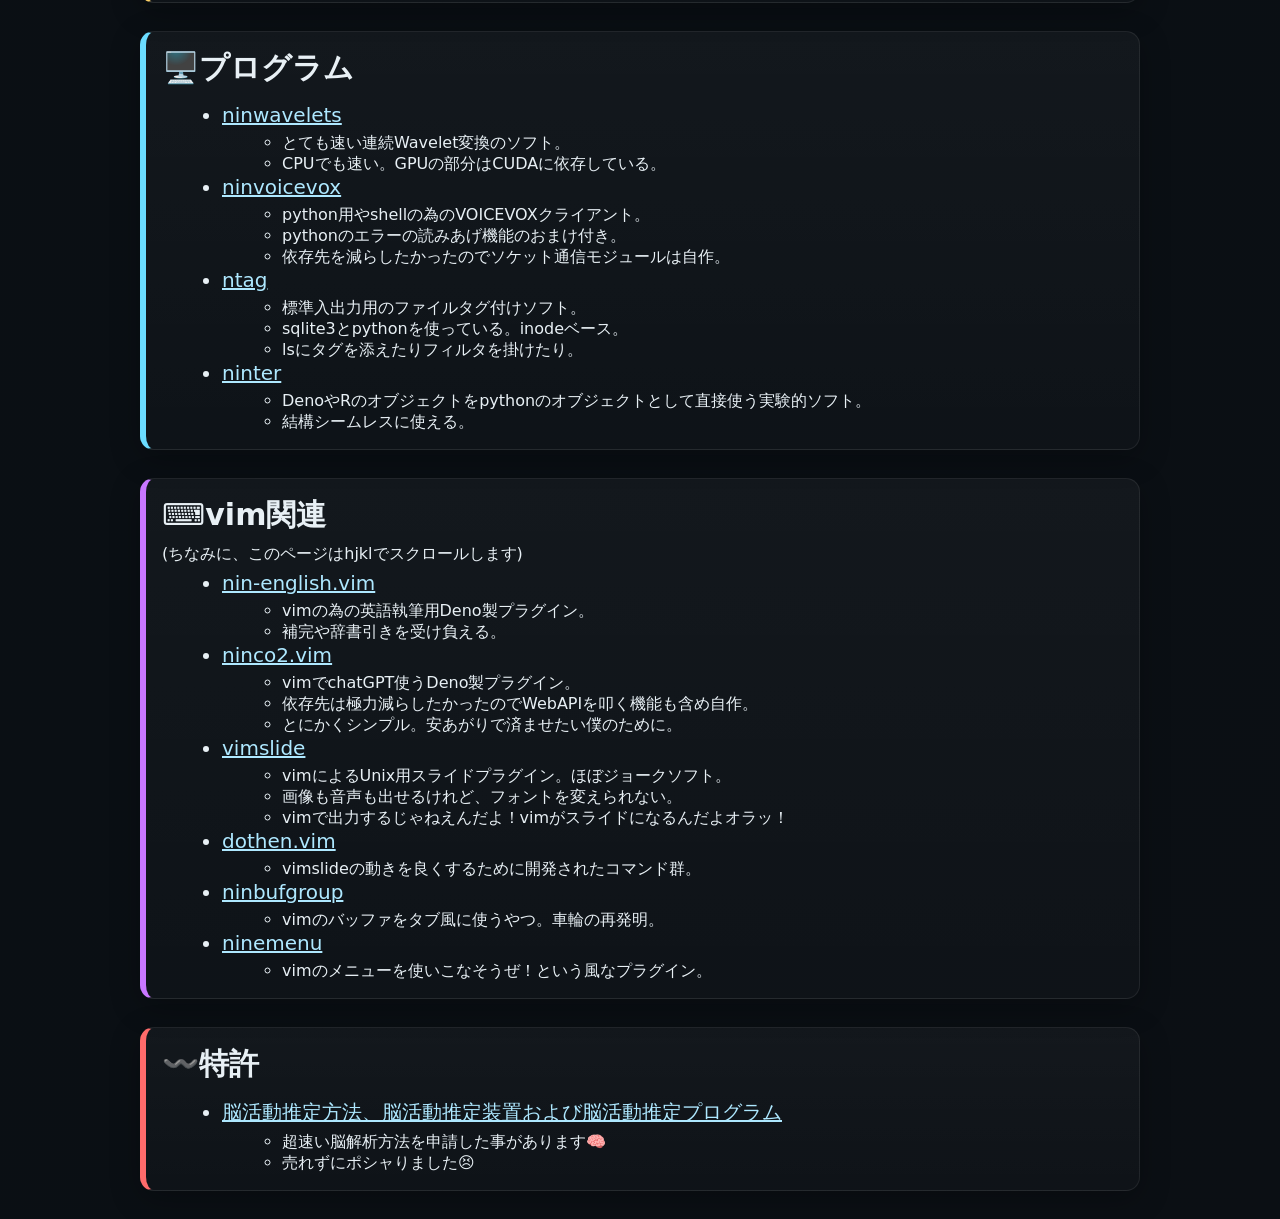
==== commit 5be98f0a: "Ninwaveletsについて" ====
--- a/index.html
+++ b/index.html
@@ -241,7 +241,6 @@
         <li>2009年: 九州大学医学部医学科卒業</li>
         <li>2010年: 九州大学病院初期研修医、以降、本職は医師</li>
         <li>2016年: 九州大学医学研究院 入学</li>
-        <li>2022年: 色々あってバツ2となる</li>
         <li>2024年: 卒業、博士号取得</li>
       </ul>
     </section>
@@ -251,7 +250,7 @@
         <h2 id="趣味-title" style="margin:0 0 8px;">♟️趣味</h2>
       </div>
       <ul>
-        <li>ゲーム 将棋(アマ2段)</li>
+        <li>ゲーム(RPG低LV攻略等)、将棋(アマ2段振り飛車党)</li>
         <li>同人活動(オリジナル漫画、生理学等)</li>
         <li>コンピュータ(vim、並列計算、標準入出力)</li>
       </ul>
@@ -290,7 +289,7 @@
           </ul>
         </li>
       </ul>
-      <ul><li>それ以外の活動についてはここでは自粛します！御察し下さい！</li></ul>
+      <ul><li>それ以外の活動についてはここでは自粛します！お察し下さい！</li></ul>
     </section>
 
     <section id="プログラム" class="card" aria-labelledby="プログラム-title">
@@ -298,6 +297,13 @@
         <h2 id="プログラム-title" style="margin:0 0 8px;">🖥️プログラム</h2>
       </div>
       <ul>
+        <li>
+          <a href="https://github.com/uesseu/ninwavelets" target="_blank" rel="noopener">ninwavelets</a>
+          <ul>
+            <li>とても速い連続Wavelet変換のソフト。</li>
+            <li>CPUでも速い。GPUの部分はCUDAに依存している。</li>
+          </ul>
+        </li>
         <li>
           <a href="https://github.com/uesseu/ninvoicevox" target="_blank" rel="noopener">ninvoicevox</a>
           <ul>
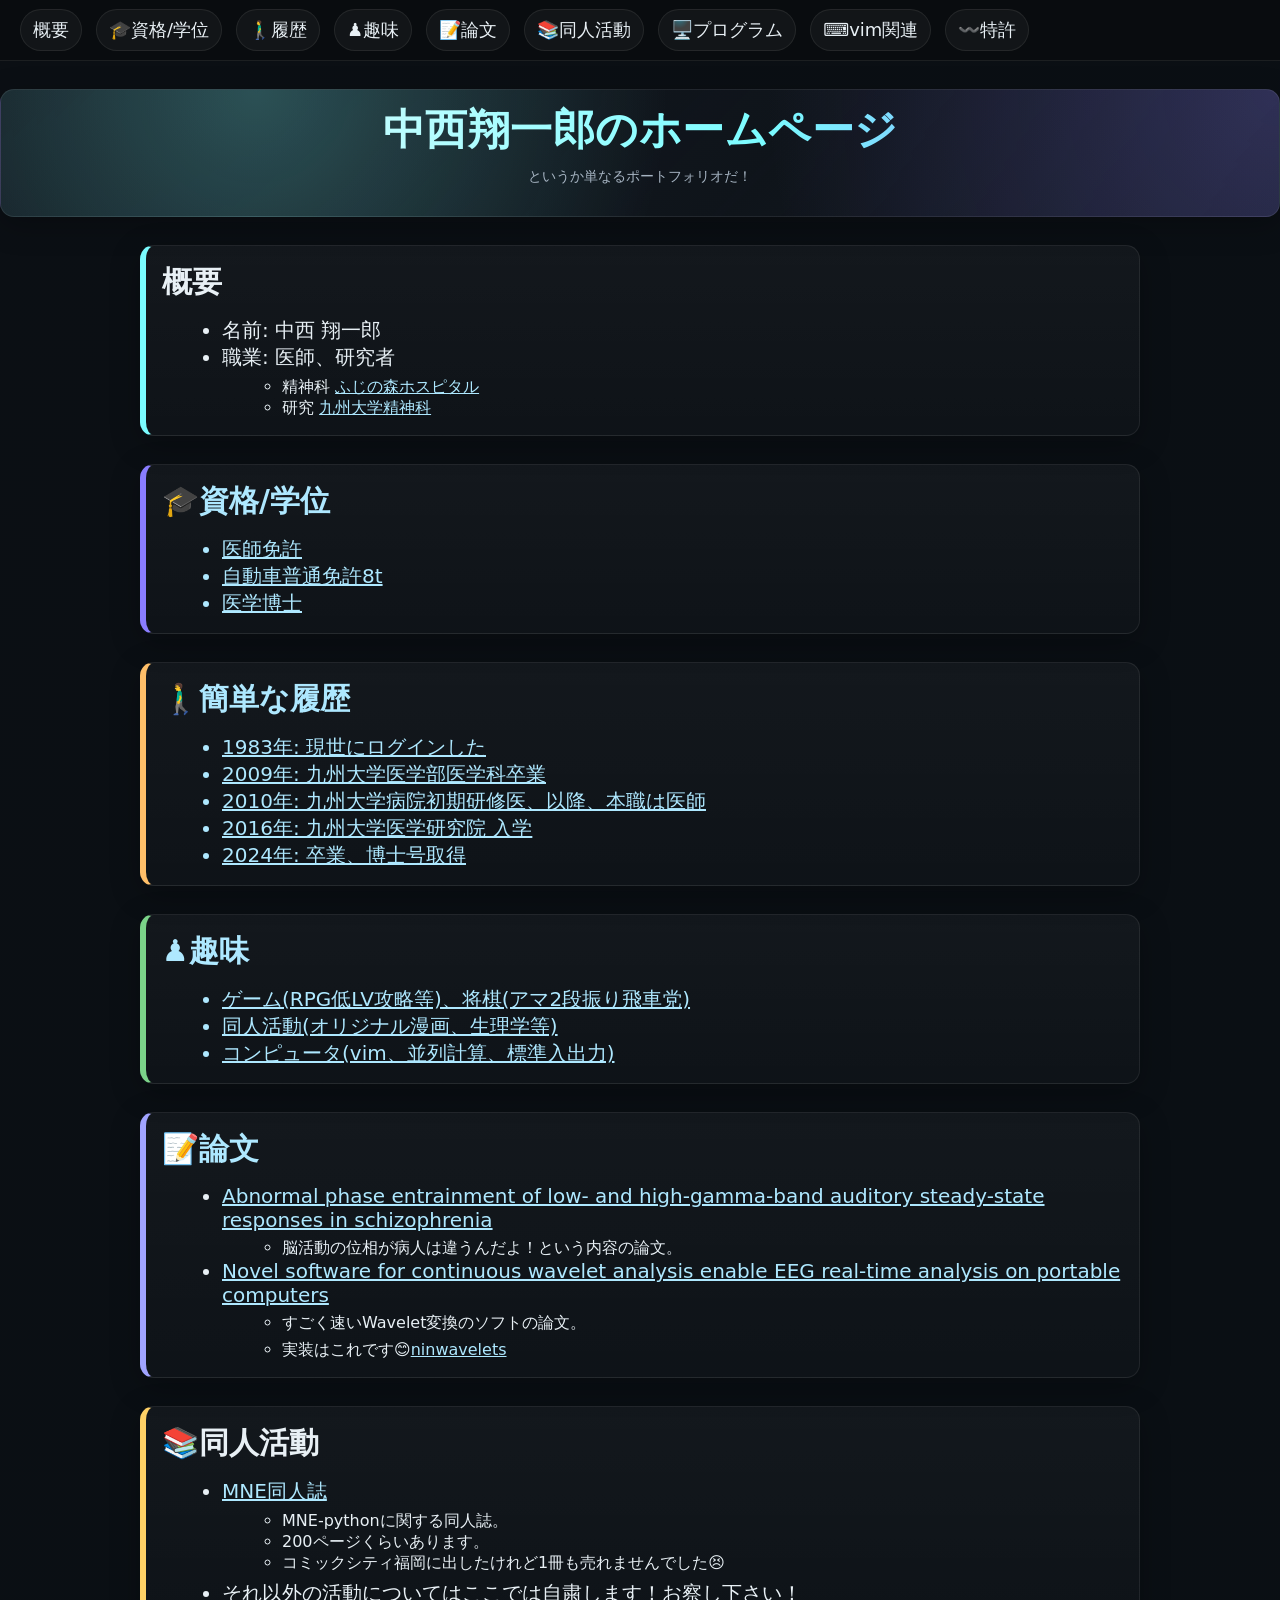
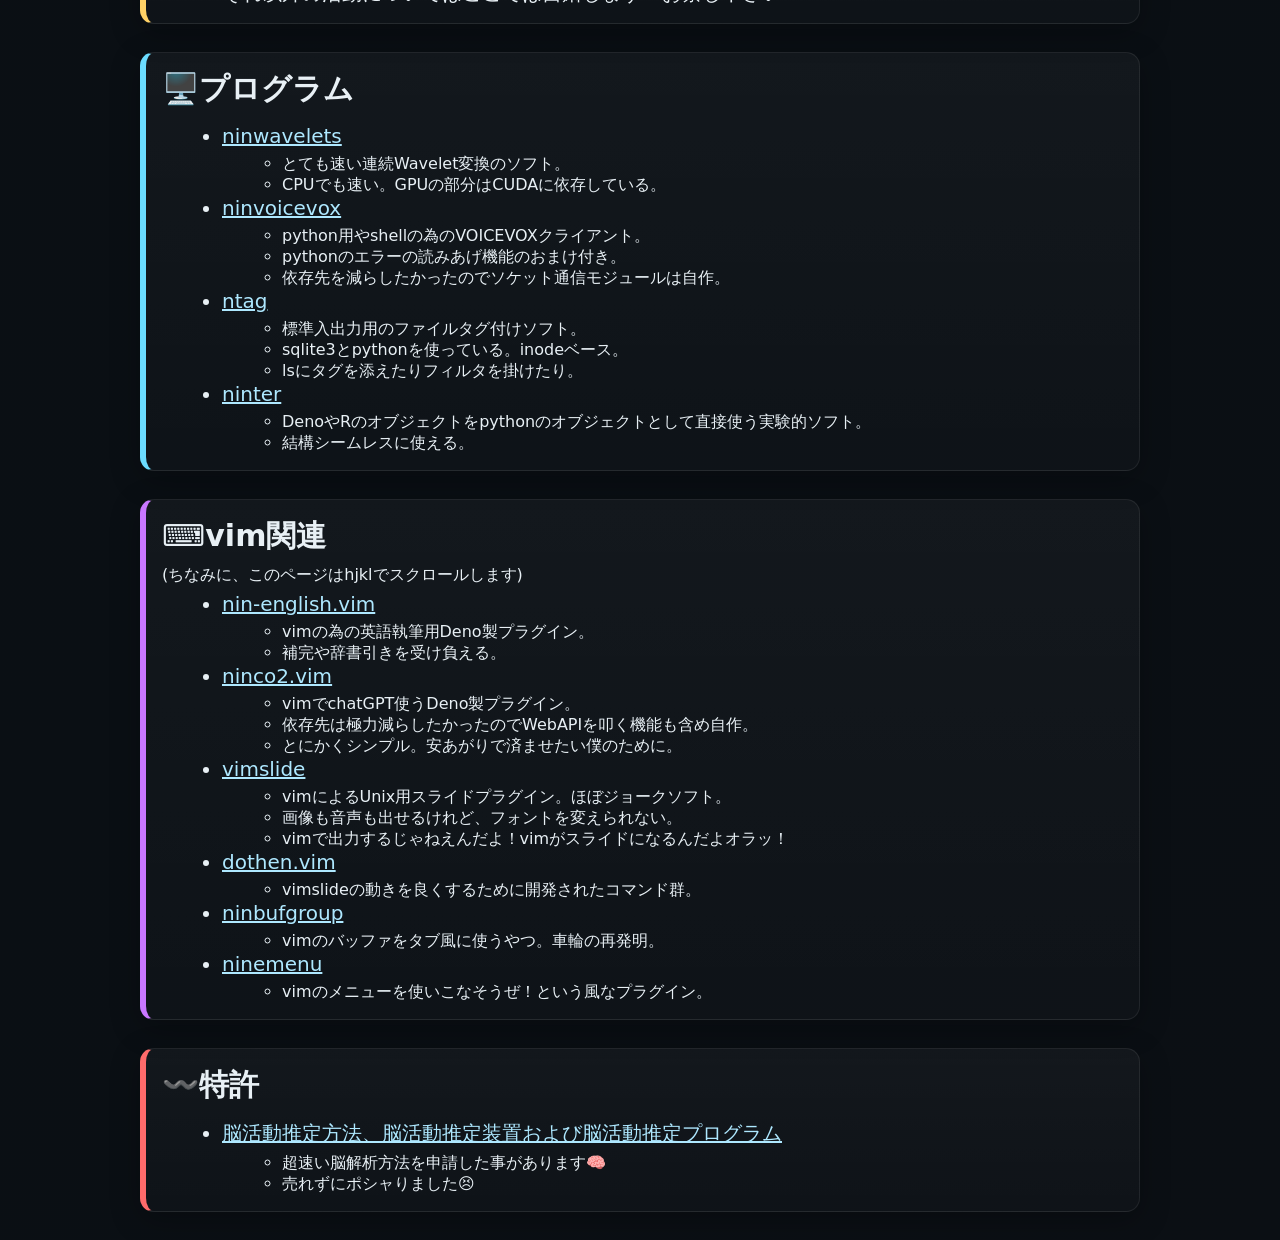
==== commit 545e4382: "職場を書いた" ====
--- a/index.html
+++ b/index.html
@@ -213,9 +213,10 @@
       </div>
       <ul>
         <li>名前: 中西 翔一郎</li>
-        <li>職業: 医師
-          <ul>
-            <li>精神科</li>
+        <li>職業: 医師、研究者
+          <ul>
+            <li>精神科 <a href="http://fujinomori-hospital.com/">ふじの森ホスピタル</a></li>
+            <li>研究 <a href="https://npsych-ku.com/">九州大学精神科</li>
           </ul>
         </li>
       </ul>
